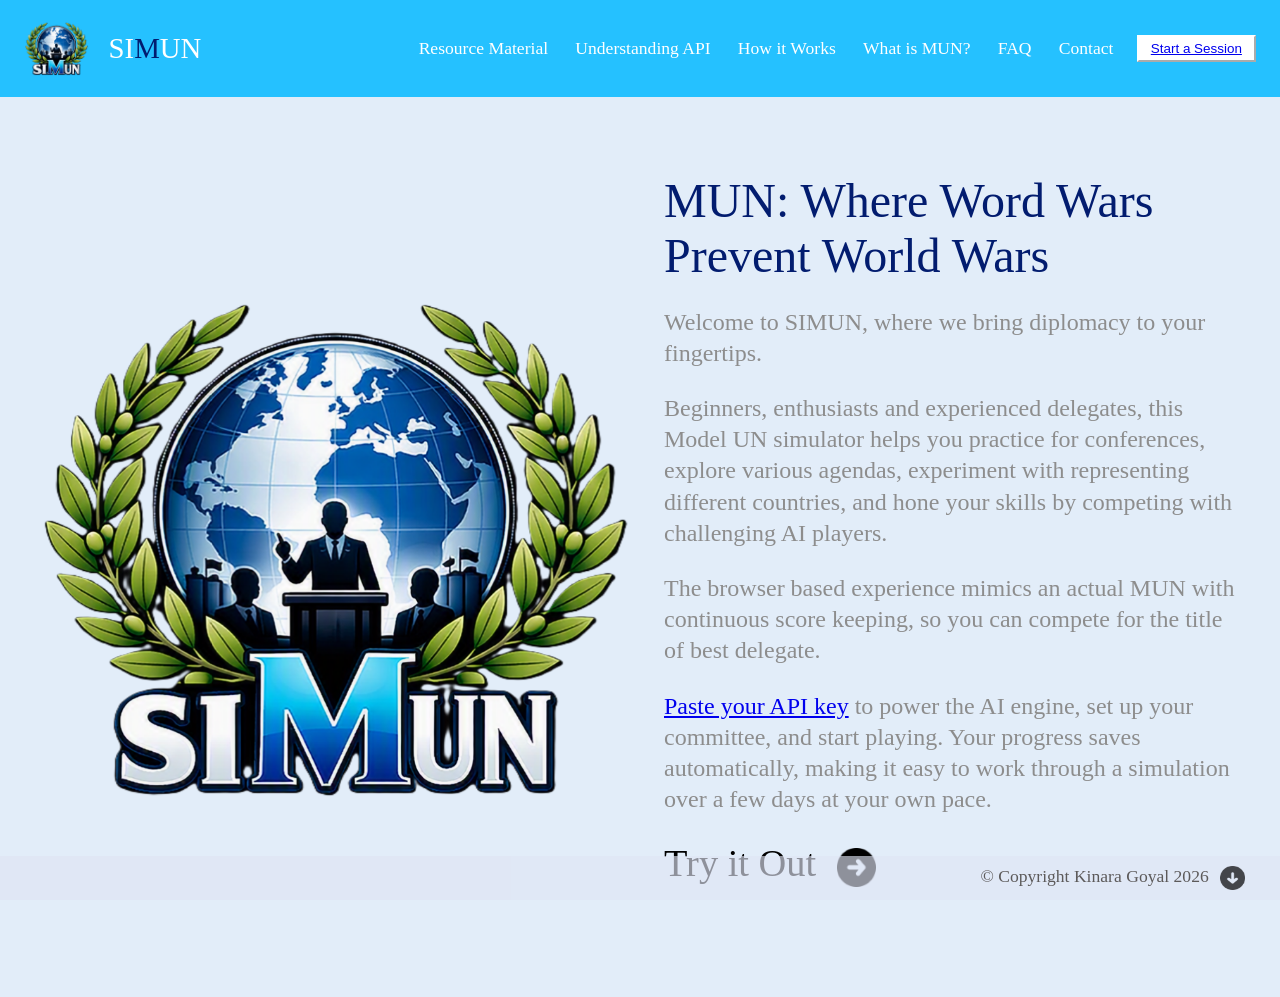
==== index.html @ a5c34fa3 "a" ====
<!DOCTYPE html>
<html lang="en">
<head>
    <link rel="stylesheet" href="design.css">
    <title>SIMUN - Homepage</title>
    <!-- Favicon Icon -->
  <link rel="icon" type="image/png" href="logo2.png">
  <style>
    /* Home page only: center the hero content vertically within the
       full-height row instead of letting it sit flush at the top,
       and open up line spacing slightly for readability. */
    .homePage .pageRow {
      align-items: center;
    }
    .homePage .pageContent {
      padding-top: 0;
    }
    .homePage .contentBlock {
      padding-top: 2rem;
    }
    .homePage .contentBlock p {
      line-height: 1.3;
    }
  </style>
  <meta property="og:image" content="https://simun-munsimulator.github.io/SIMUN/logo.png" />
  
  <!-- Provide explicit dimensions to help the crawler register the image instantly -->
  <meta property="og:image:width" content="1200" />
  <meta property="og:image:height" content="630" />
  
  <!-- Other essential tags for the text snippet -->
  <meta property="og:title" content="SIMUN" />
  <meta property="og:description" content="MUN: Where Word Wars Prevent World Wars. Explore the world of diplomacy from your computer." />
  <meta property="og:url" content="https:https://simun-munsimulator.github.io/SIMUN/" />
  <meta property="og:type" content="website" />
</head>
<body class="homePage">
  <div id="header">
    <span><a href="index.html"><img src="logo2.png"></a></span>
    <span><a href="index.html" class="nameHomepageLink"><p class="title">SI<span style="color:var(--un-blue-dark)">M</span>UN</p></a></span>
    <span class="dropdown">
      <button class="menu">Resource Material</button>
      <span class="dropdown-content">
        <a href="rules_of_procedure.html">Rules Of Procedure</a>
        <a href="sample_position_paper.html">Sample Position Paper</a>
        <a href="draft_resolution_template.html">Draft Resolution Template</a>
        <a href="sample_speeches.html">Sample Speeches</a>
      </span>
    </span>
    <span><a class="menu" href="api-info.html">Understanding API</a></span>
    <span><a class="menu" href="how-it-works.html">How it Works</a></span>
    <span><a class="menu" href="what-is-mun.html">What is MUN?</a></span>
    <span><a class="menu" href="faq.html">FAQ</a></span>
    <span><a class="menu" href="contact.html">Contact</a></span>
    <span><button><a href="simulation.html" class="newSession">Start a Session</a></button></span>
  </div>
  <div class="pageRow">
    <span class="imageContainer">
      <img src="logo.png">
    </span>
    <span class="pageContent">
      <h1>MUN: Where Word Wars Prevent World Wars</h1>
      <span class="contentBlock">
        <p>Welcome to SIMUN, where we bring diplomacy to your fingertips.</p>
          <p>Beginners, enthusiasts and experienced delegates, this Model UN simulator helps you practice for conferences, explore various agendas, experiment with representing different countries, and hone your skills by competing with challenging AI players.</p>
          <p>The browser based experience mimics an actual MUN with continuous score keeping, so you can compete for the title of best delegate.</p>
          <p><a href="how-it-works.html">Paste your API key</a> to power the AI engine, set up your committee, and start playing. Your progress saves automatically, making it easy to work through a simulation over a few days at your own pace.</p>
      <p><a class="regularParagraph" href="simulation.html">Try it Out <img src="rightwards_arrow.png"></a></p>
    </span>
  </div>
  <div class="footer">
    <p class="credit">&#169; Copyright Kinara Goyal 2026 <img src="downward_arrow.png" class="scrollArrow" id="scrollArrow" alt="Scroll down"></p>
  </div>
  <script>
    const scrollArrow = document.getElementById('scrollArrow');
    function updateScrollArrow() {
      const scrollable = document.documentElement.scrollHeight - window.innerHeight;
      const scrolled = window.scrollY;
      if (scrollable - scrolled <= 2) {
        scrollArrow.style.visibility = 'hidden';
      } else {
        scrollArrow.style.visibility = 'visible';
      }
    }
    window.addEventListener('scroll', updateScrollArrow);
    window.addEventListener('resize', updateScrollArrow);
    window.addEventListener('load', updateScrollArrow);
  </script>
</body>
</html>
---- design.css ----
* {box-sizing: border-box;}
:root {
  --un-blue: #25c1ff;
  --un-blue-dark: #021c6f;
  --ink: #1c2733;
  --paper: #e2edf9;
  --card: #ffffff;
  --border: #d7dee5;
  --note: #8d8d8d;
}
body {
  margin: 0;
  font-family: Georgia, "Times New Roman", serif;
  background: var(--paper);
  color: var(--ink);
}
/* --- header bar --- */
#header {
  position: sticky;
  top: 0;
  min-height: 90px;
  background: var(--un-blue);
  color: #ffffff;
  padding: 0.2rem 1.5rem;
  display: flex;
  flex-wrap: wrap;
  gap: 0.4rem 1.2rem;
  align-items: center;
  z-index: 10;
}
#header img {
  height: 55px;       /* Set explicit height to align neatly with text */
  width: auto;
  display: block;
}
#header .title {
  font-size: clamp(1.25rem, 1vw + 1rem, 2rem);
}
#header .meta  { font-size: clamp(0.7rem, 0.3vw + 0.6rem, 0.9rem); opacity: 0.9;
  max-width: 40%;
 }
#header button {
  margin-right: 0;
  background: #fff;
  color: var(--un-blue-dark);
  border-color: #fff;
  font-size: clamp(0.65rem, 0.3vw + 0.6rem, 0.85rem);
  padding: 0.3em 0.9em;
}
#header a.menu {
    padding: 0px 4px;
    font-size: clamp(0.85rem, 0.5vw + 0.7rem, 1.2rem);
    color: #ffffff;
    text-decoration: none;

}
#header a.menu:hover {
    text-shadow: #1c2733;
    text-decoration-line: underline;
}
#header .menu {
  background-color: var(--un-blue);
  padding: 0px 4px;
  font-size: clamp(0.85rem, 0.5vw + 0.7rem, 1.2rem);
  color: #ffffff;
  text-decoration: none;
  border: none;
  font-family: Georgia, "Times New Roman", serif;
}
.dropdown {
  position: relative;
  display: inline-block;
  margin-left: auto;
}

/* Dropdown Content (Hidden by Default) */
.dropdown-content {
  display: none;
  position: absolute;
  top: calc(100% + 2px);
  left: 0;
  width: 100%;
  background-color: #f1f1f1;
  box-shadow: 0px 8px 16px rgba(0,0,0,0.2);
  z-index: 1;
}

/* Links inside the dropdown */
.dropdown-content a {
  color: black;
  padding: 12px 16px;
  text-decoration: none;
  display: block;
}

/* Change color of dropdown links on hover */
.dropdown-content a:hover {
  background-color: #cddefa;
}

/* Show the dropdown menu on hover */
.dropdown:hover .dropdown-content {
  display: block;
}
#header .menu:hover {
  text-shadow: #1c2733;
  text-decoration-line: underline;
}
h1, h2, h3 { font-weight: normal; }

.pageRow {
  display: flex;
  flex-wrap: nowrap;
  align-items: flex-start;
  gap: 1.5rem;
  padding: 0 2rem;
}
.pageRow h1, .pageRow h2 {
  font-size: clamp(1.75rem, 3vw + 1rem, 3rem);
  color:var(--un-blue-dark);
  margin: 0;
}
.pageRow p,
.pageRow li {
  font-size: clamp(1rem, 1vw + 0.75rem, 1.5rem);
}
.pageRow li {
  margin-bottom: 0.8rem;
}
.pageRow .imageContainer {
  flex: 0 0 50%;
  position: sticky;
  top: 0;
  height: 100vh;
  display: flex;
  align-items: center;
  z-index: 1;
}
.stepsPage .pageRow .imageContainer {
  height: 80vh;
  align-items: flex-start;
  padding-top: 0.5rem;
  align-items: center;
}
.stepsPage .pageRow:first-of-type .imageContainer {
  padding-top: 5rem;
}
.pageRow .imageContainer img {
  width: 100%;
  max-height: 85vh;
  height: auto;
  object-fit: contain;
  display: block;
  margin: 0 auto;
}
.pageRow .pageContent {
  flex: 1;
  min-width: 0;
  padding-top: 5rem;
  padding-bottom: 0.5rem;
}
.pageRow + .pageRow .pageContent {
  padding-top: 0.5rem;
}

/* Portrait screens: stack image above text instead of side-by-side */
@media (orientation: portrait) {
  .pageRow {
    flex-direction: column;
    gap: 0.5rem;
  }
  .pageRow .imageContainer {
    position: static;
    height: auto !important;
    width: 100%;
    flex: 0 0 auto;
    margin: 0;
    padding: 0 !important;
  }
  .pageRow .imageContainer img {
    max-height: 60vh;
    margin: 0;
  }
  .pageRow .pageContent {
    padding: 1rem 0 !important;
  }
}

/* stepsPage portrait: unwrap pageContent and reorder heading, image, text via flex order */
@media (orientation: portrait) {
  .stepsPage .pageRow .pageContent {
    display: contents;
  }
  .stepsPage .pageRow .imageContainer {
    order: 2;
  }
  .stepsPage .pageRow h1,
  .stepsPage .pageRow h2 {
    order: 1;
    padding-top: 1rem;
  }
  .stepsPage .pageRow .contentBlock {
    order: 3;
  }
}
.nameHomepageLink {
  text-decoration: none;
  color: #ffffff;
}
.contentBlock {
  padding-top: 7vw;
  padding-bottom: 1vw;
  color:var(--note)
}
.pageContent h1 + .contentBlock,
.pageContent h2 + .contentBlock {
  padding-top: 1rem;
}
.regularParagraph {
  padding: 5vw 0vw;
  color: #000000;
  font-size: clamp(1.4rem, 2vw + 1rem, 2.4rem);
  text-decoration: none;
}
.regularParagraph img {
  height: 1em;
  width: auto;
  vertical-align: middle;
  margin-left: 0.3em;
}

.regularParagraph:hover {
  text-decoration: underline;
  font-size: clamp(1.45rem, 2vw + 1.05rem, 2.5rem);
}
.footer {
  position: fixed;
  left: 0;
  bottom: 0;
  width: 100%;
  padding: 0.6rem 0;
  background-color: rgba(224, 228, 244, 0.637);
  color: gray;
  text-align: center;
}
.credit {
  text-align: right;
  color: rgb(92, 90, 90);
  padding-right: 2em;
  margin: 0;
  font-size: clamp(0.85rem, 0.5vw + 0.7rem, 1.1rem);
}
.scrollArrow {
  height: 1.4em;
  width: auto;
  vertical-align: middle;
  margin-left: 0.4em;
  opacity: 0.7;
}
.titleBox {
  margin-top: 8px;
  padding: 3px 2rem;
  position: sticky;
  top: 98px;
  background: var(--paper);
  z-index: 5;
}
.titleBox h1 {
  font-size: clamp(1.75rem, 3vw + 1rem, 3rem);
  color: var(--un-blue-dark);
  margin: 0;
}
.pictureCredit {
  text-decoration: none;
  font-style: italic;
  color: #8d8d8d;
  padding-top: 5px;
  position: center;
}
.pictureCreditLink {
  text-decoration: underline;
  font-style: italic;
  color: #8d8d8d;
  padding-top: 5px;
  position: center;
}
.pictureCreditLink:hover {
  color: #25c1ff;
}
table {
  font-family: arial, sans-serif;
  border-collapse: collapse;
  width: 100%;
  color: #1c2733;
}

td, th {
  border: 1px solid #3b95fc;
  text-align: left;
  padding: 8px;
}

tr:nth-child(even) {
  background-color: #b4e6fa;
}
.tableHyperlink {
  text-decoration: none;
  color: #1c2733;
}
.tableHyperlink:hover {
  color:#3b95fc;
}
.faqSection {
  max-width: 900px;
  margin: 0 auto;
  padding: 3rem 2rem 4rem 2rem;
}
.faqSection h2 {
  font-size: clamp(1.75rem, 3vw + 1rem, 3rem);
  color: var(--un-blue-dark);
  margin: 0 0 1.5rem 0;
}
.faqItem {
  border: 1px solid var(--border);
  border-radius: 8px;
  margin-bottom: 1rem;
  overflow: hidden;
  background: var(--card);
}
.faqButton {
  width: 100%;
  padding: 1.2rem 1.5rem;
  text-align: left;
  background: var(--paper);
  color: var(--un-blue-dark);
  border-bottom: none;
  font-family: Georgia, "Times New Roman", serif;
  font-size: clamp(1rem, 0.5vw + 0.85rem, 1.3rem);
  cursor: pointer;
  position: relative;
  display: block;
  box-shadow: none;
}
.faqButton::after {
  content: '+';
  position: absolute;
  right: 1.5rem;
  top: 50%;
  transform: translateY(-50%);
  font-size: 1.4rem;
  color: var(--ink);
}
.faqButton.active::after {
  content: '\2212';
}
.faqButton:hover {
  background: var(--paper);
}
.faqAnswer {
  max-height: 0;
  overflow: hidden;
  transition: max-height 0.25s ease;
  background: var(--paper);
}
.faqAnswer p {
  margin: 0;
  padding: 1.2rem 1.5rem;
  font-size: clamp(0.95rem, 0.4vw + 0.85rem, 1.15rem);
  color: var(--ink);
}
.pageRow .imageContainer video {
  width: 100%;
  max-height: 85vh;
  height: auto;
  object-fit: contain;
  display: block;
  margin: 0 auto;
  border-radius: 8px;
}
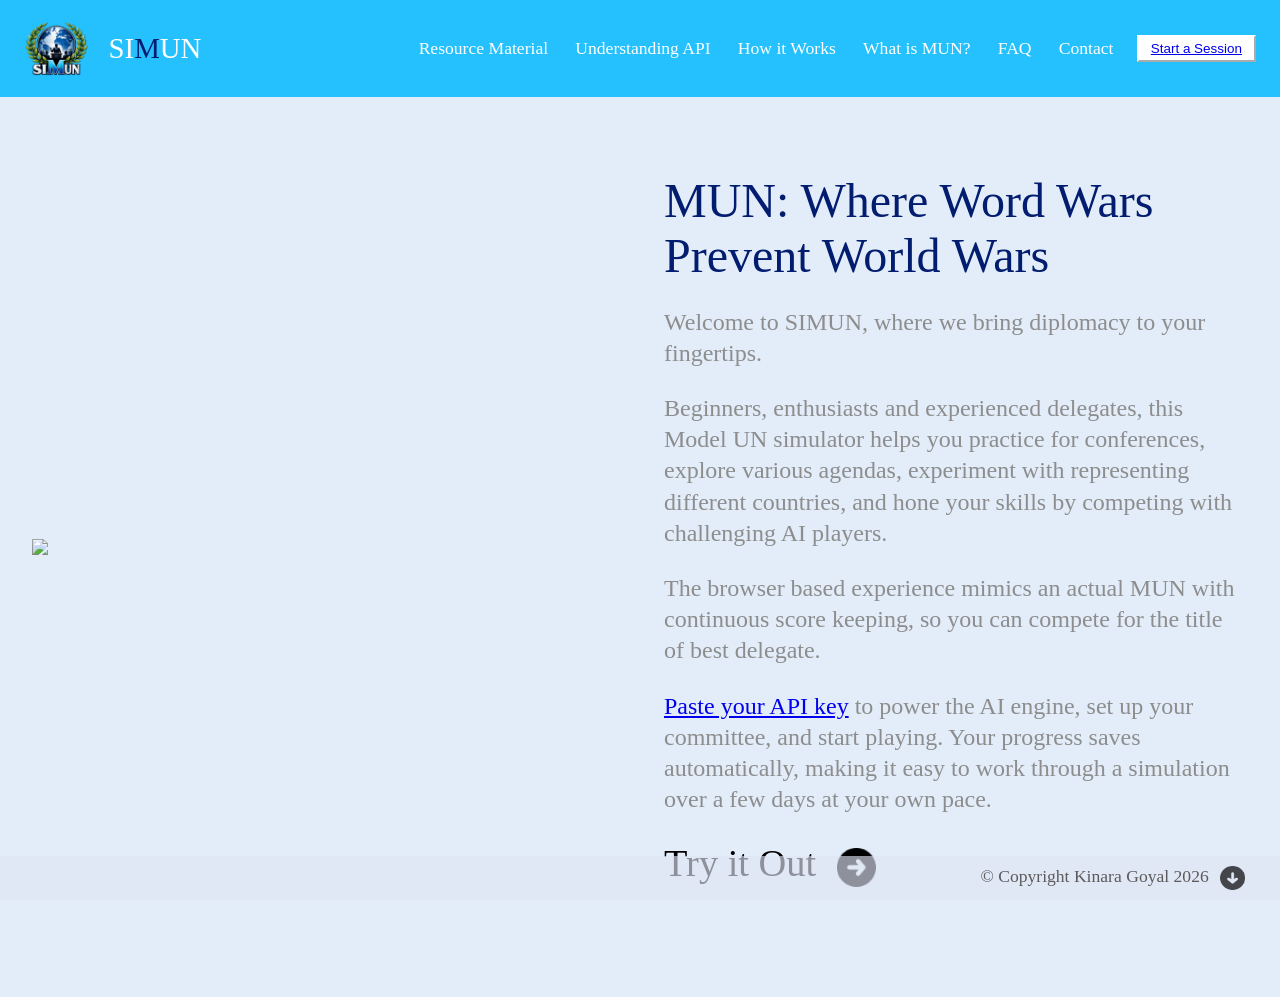
==== commit 43ad7507: "Fix image source Updated the hero content image" ====
--- a/index.html
+++ b/index.html
@@ -56,7 +56,7 @@
   </div>
   <div class="pageRow">
     <span class="imageContainer">
-      <img src="logo.png">
+      <img src="demo_video_slides.png">
     </span>
     <span class="pageContent">
       <h1>MUN: Where Word Wars Prevent World Wars</h1>
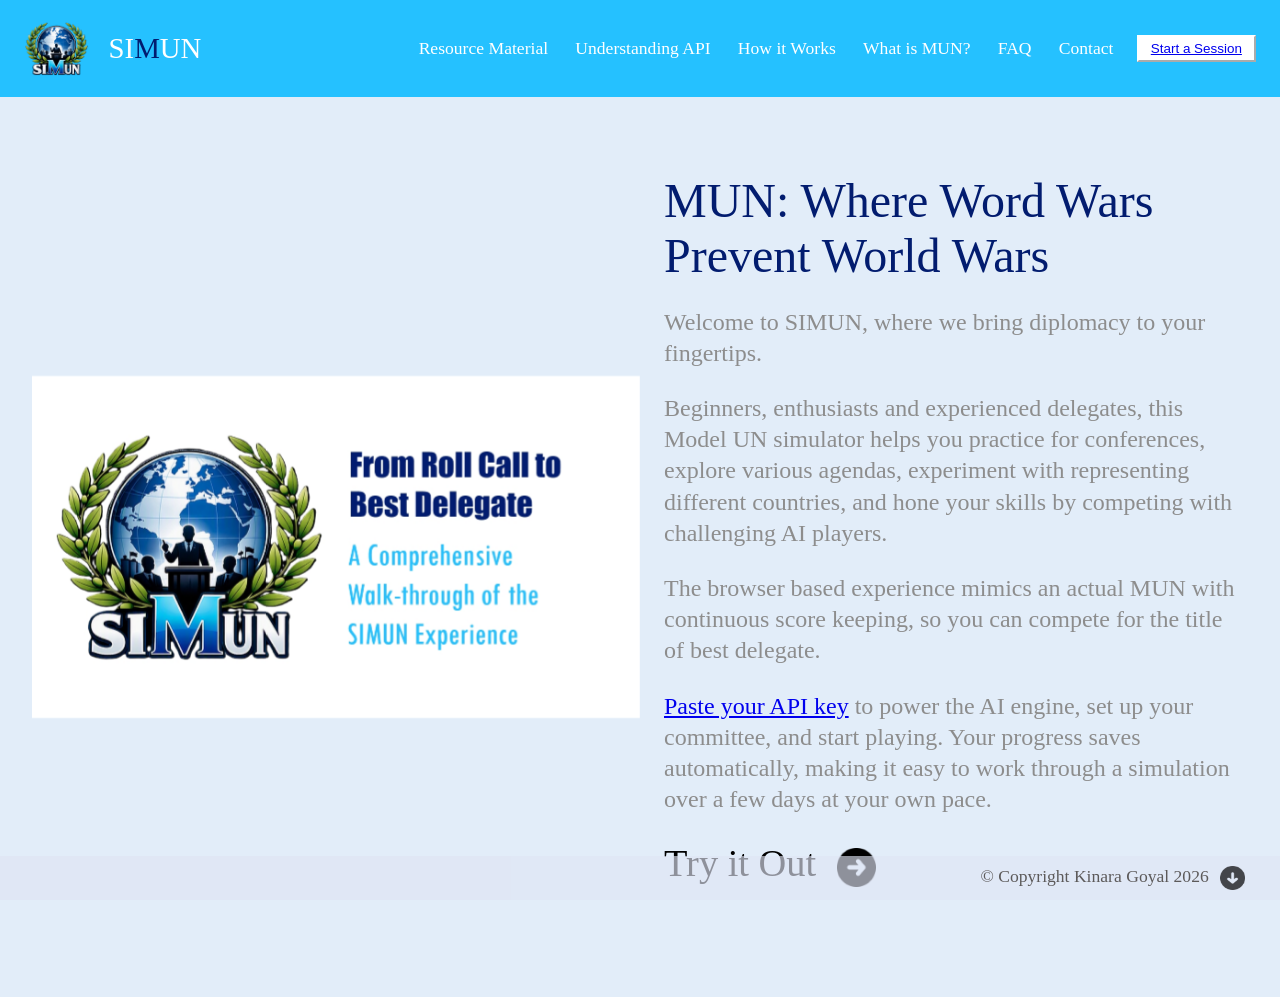
==== commit 565cf6c1: "Fix HTML formatting and update image source" ====
--- a/index.html
+++ b/index.html
@@ -56,7 +56,7 @@
   </div>
   <div class="pageRow">
     <span class="imageContainer">
-      <img src="demo_video_slides.png">
+      <img src="demo_video_slides.jpg">
     </span>
     <span class="pageContent">
       <h1>MUN: Where Word Wars Prevent World Wars</h1>
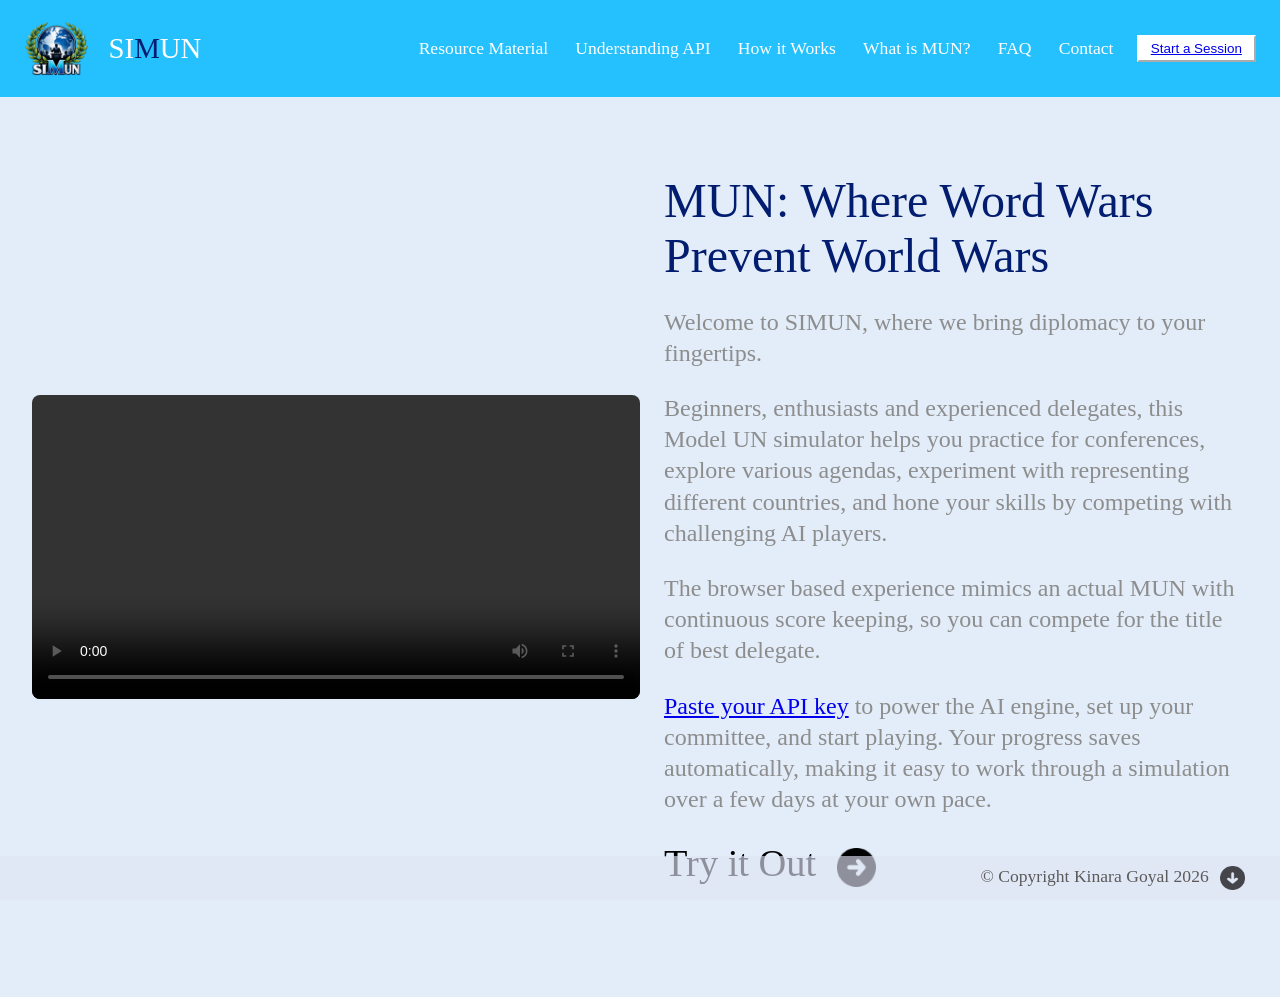
==== commit 61a0f367: "Fix HTML structure and update video source" ====
--- a/index.html
+++ b/index.html
@@ -56,7 +56,10 @@
   </div>
   <div class="pageRow">
     <span class="imageContainer">
-      <img src="demo_video_slides.jpg">
+      <video width="1280" height="720" controls>
+          <source src="Demonstration_video.mp4" type="video/mp4">
+    Your browser does not support the video tag.
+    </video>
     </span>
     <span class="pageContent">
       <h1>MUN: Where Word Wars Prevent World Wars</h1>
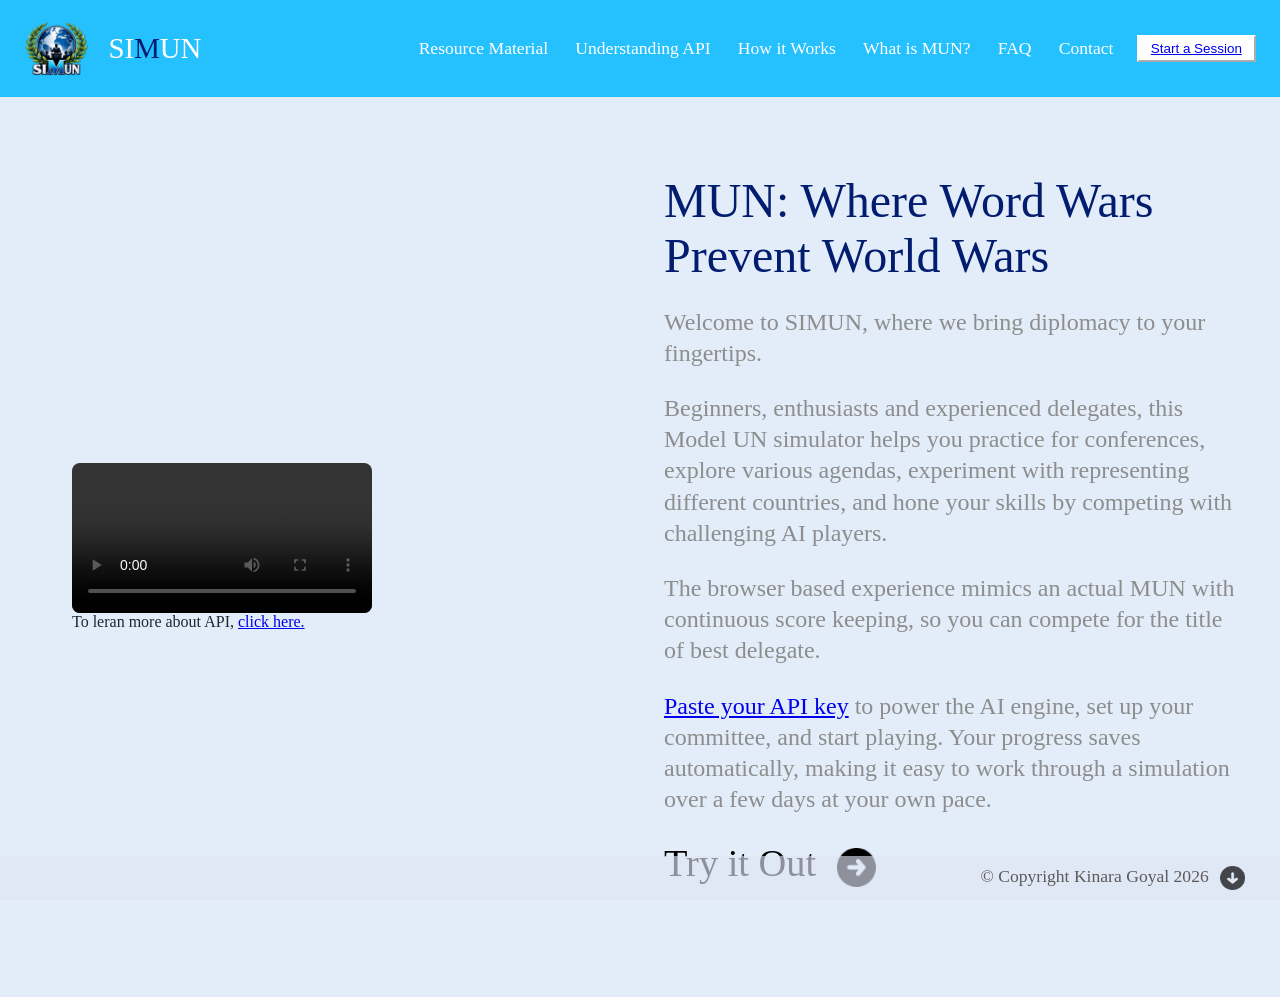
==== commit cf83928c: "Fix HTML structure and add figure for video" ====
--- a/index.html
+++ b/index.html
@@ -56,10 +56,13 @@
   </div>
   <div class="pageRow">
     <span class="imageContainer">
-      <video width="1280" height="720" controls>
-          <source src="Demonstration_video.mp4" type="video/mp4">
-    Your browser does not support the video tag.
-    </video>
+        <figure>
+            <video width="1280" height="720" controls>
+              <source src="Demonstration_video.mp4" type="video/mp4">
+              Your browser does not support the video tag.
+            </video>
+            <figcaption>To leran more about API, <a href="api-info.html">click here.</a></figcaption>
+        </figure>
     </span>
     <span class="pageContent">
       <h1>MUN: Where Word Wars Prevent World Wars</h1>
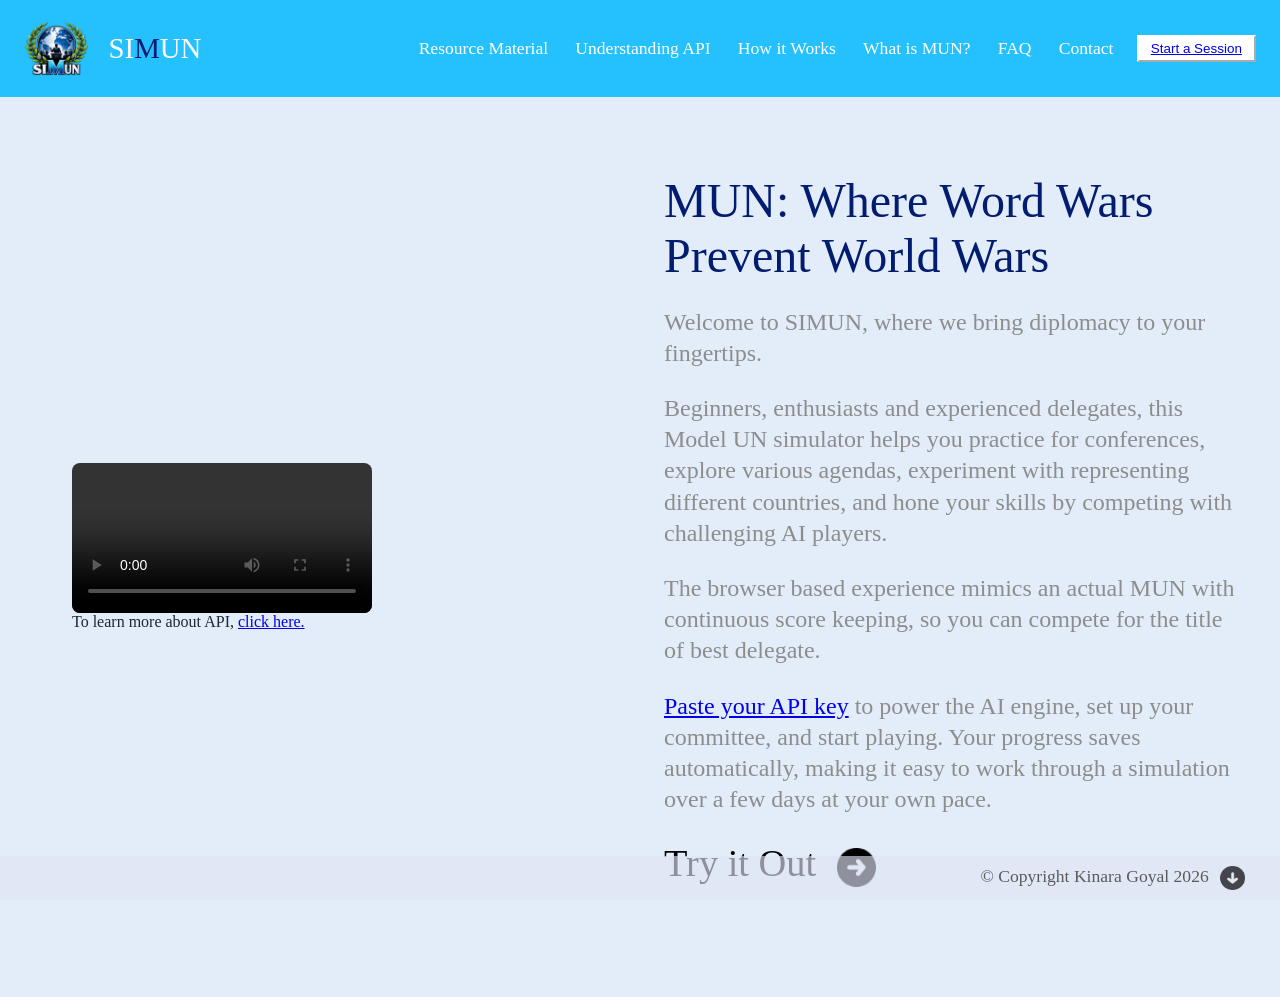
==== commit 173e64a5: "Fix typo" ====
--- a/index.html
+++ b/index.html
@@ -61,7 +61,7 @@
               <source src="Demonstration_video.mp4" type="video/mp4">
               Your browser does not support the video tag.
             </video>
-            <figcaption>To leran more about API, <a href="api-info.html">click here.</a></figcaption>
+            <figcaption>To learn more about API, <a href="api-info.html">click here.</a></figcaption>
         </figure>
     </span>
     <span class="pageContent">
